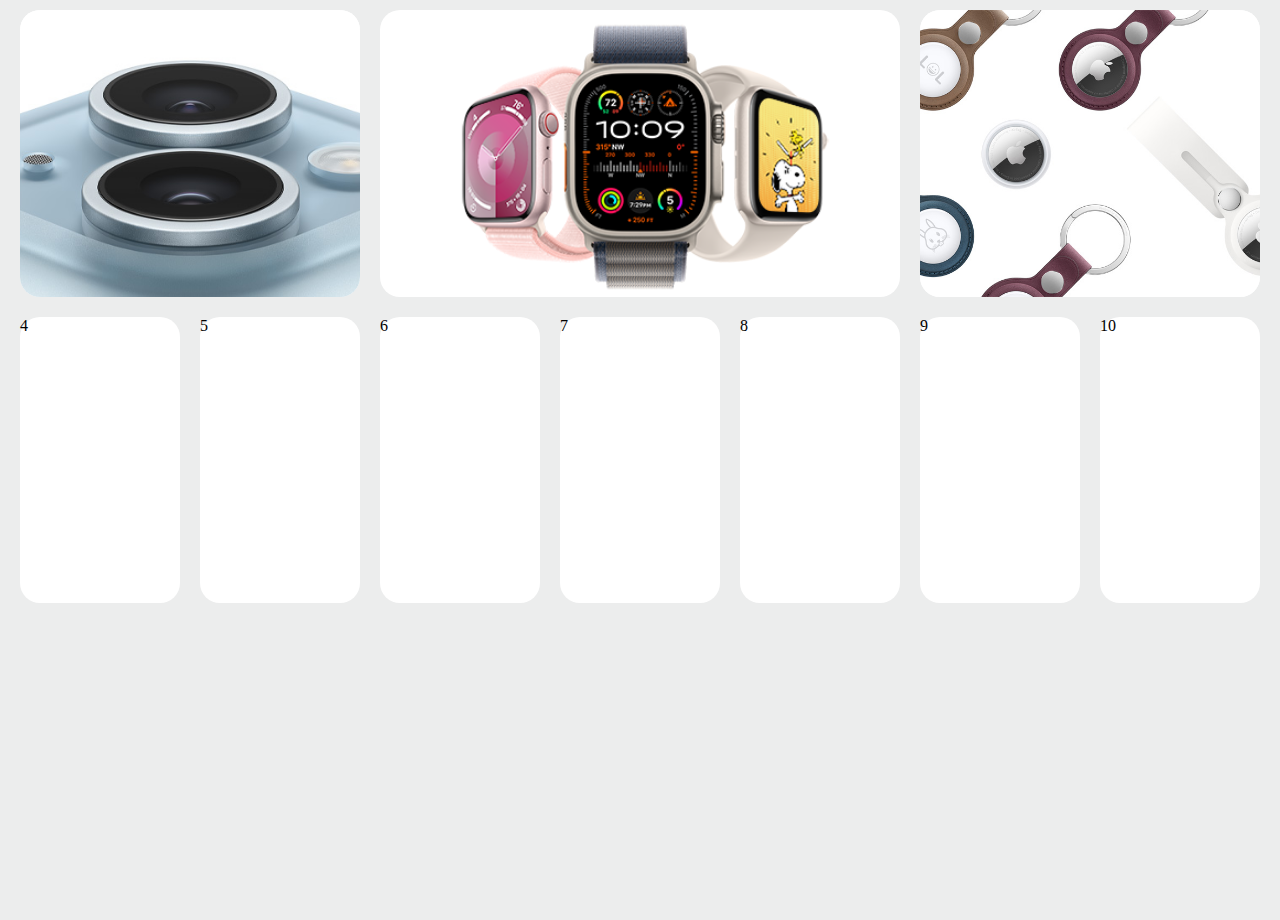
==== ProyectoBento/index.html @ 0b800b08 "Avance del proyecto" ====
<!DOCTYPE html>
<html lang="en">
<head>
    <meta charset="UTF-8">
    <meta name="viewport" content="width=device-width, initial-scale=1.0">
    <link rel="stylesheet" href="style.css">
    <title>Bento</title>
</head>
<body>
    <main class="container">
        <div class="item iphone-blue"><img src="IMG/iphoneBlueH.jpg"></div>
        <div class="item watches-three"><img src="IMG/iwatchesH.png"></div>
        <div class="item airtags"><img src="IMG/airtags.jpg"></div>
        <div class="item">4</div>
        <div class="item">5</div>
        <div class="item">6</div>
        <div class="item">7</div>
        <div class="item">8</div>
        <div class="item">9</div>
        <div class="item">10</div>
    </main>
</body>
</html>
---- ProyectoBento/style.css ----
*{
    margin: 0;
}
.container{
    display: grid;
    height: 100vh;
    gap: 20px;
    grid-template-columns: repeat(7,1fr);
    grid-template-rows: 1fr 1fr 1fr;
    grid-template-areas: 
    "a a b b b c c"
    "d d e e f f f"
    ;
    background-color: #eceded;
    padding: 10px 20px;
}

.item{
    background-color: #FFFFFF;
    border-radius: 20px;
}

.iphone-blue{
    grid-area: a;
}
.iphone-blue img{
    width: 100%;
    height: 100%;
    object-fit: cover;
    border-radius: 20px;
}

.watches-three{
    grid-area: b;
    display: flex;
    justify-content: center;
}
.watches-three img{
    object-fit: cover;
}

.airtags{
    grid-area: c;
}
.airtags img{
    width: 100%;
    height: 100%;
    object-fit: cover;
    border-radius: 20px;
}
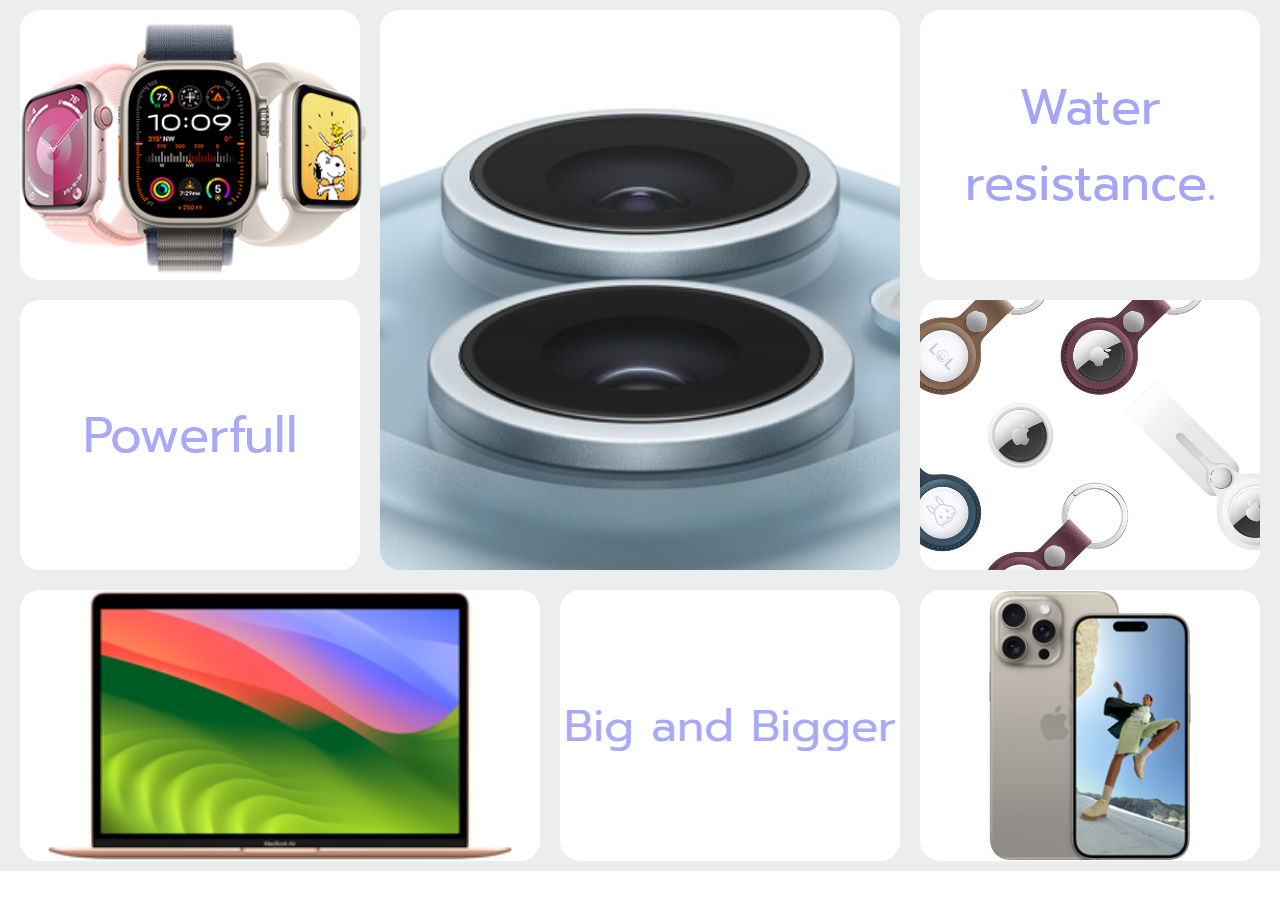
==== commit 2d4af759: "Diseño final del Bento" ====
--- a/ProyectoBento/index.html
+++ b/ProyectoBento/index.html
@@ -3,21 +3,23 @@
 <head>
     <meta charset="UTF-8">
     <meta name="viewport" content="width=device-width, initial-scale=1.0">
+    <link rel="preconnect" href="https://fonts.googleapis.com">
+<link rel="preconnect" href="https://fonts.gstatic.com" crossorigin>
+<link href="https://fonts.googleapis.com/css2?family=Prompt:ital,wght@0,100;0,200;0,300;0,400;0,500;0,600;0,700;0,800;0,900;1,100;1,200;1,300;1,400;1,500;1,600;1,700;1,800;1,900&display=swap" rel="stylesheet">
     <link rel="stylesheet" href="style.css">
     <title>Bento</title>
 </head>
 <body>
     <main class="container">
         <div class="item iphone-blue"><img src="IMG/iphoneBlueH.jpg"></div>
+        <div class="item textW"><div>Water</div>
+        <div> resistance.</div></div>
+        <div class="item airtags"><img src="IMG/airtags.jpg"></div>
+        <div class="item textP">Powerfull</div>
         <div class="item watches-three"><img src="IMG/iwatchesH.png"></div>
-        <div class="item airtags"><img src="IMG/airtags.jpg"></div>
-        <div class="item">4</div>
-        <div class="item">5</div>
-        <div class="item">6</div>
-        <div class="item">7</div>
-        <div class="item">8</div>
-        <div class="item">9</div>
-        <div class="item">10</div>
+        <div class="item mac"><img src="IMG/Mac.png" alt=""></div>
+        <div class="item textB">Big and Bigger</div>
+        <div class="item iphone-gray"><img src="IMG/IphoneGray.png" alt=""></div>
     </main>
 </body>
 </html>--- a/ProyectoBento/style.css
+++ b/ProyectoBento/style.css
@@ -1,15 +1,16 @@
 *{
     margin: 0;
+    font-family: Prompt, sans-serif;
 }
 .container{
     display: grid;
-    height: 100vh;
     gap: 20px;
     grid-template-columns: repeat(7,1fr);
     grid-template-rows: 1fr 1fr 1fr;
     grid-template-areas: 
     "a a b b b c c"
-    "d d e e f f f"
+    "d d b b b e e"
+    "f f f g g h h"
     ;
     background-color: #eceded;
     padding: 10px 20px;
@@ -21,7 +22,7 @@
 }
 
 .iphone-blue{
-    grid-area: a;
+    grid-area: b;
 }
 .iphone-blue img{
     width: 100%;
@@ -31,7 +32,7 @@
 }
 
 .watches-three{
-    grid-area: b;
+    grid-area: a;
     display: flex;
     justify-content: center;
 }
@@ -40,11 +41,63 @@
 }
 
 .airtags{
-    grid-area: c;
+    grid-area: e;
 }
 .airtags img{
     width: 100%;
     height: 100%;
     object-fit: cover;
     border-radius: 20px;
+}
+
+.textP{
+    grid-area: d;
+    display: flex;
+    justify-content: center;
+    align-items: center;
+    font-size: 50px;
+    color: color-mix(in srgb-linear, blue 90%, #eceded 80%);
+}
+
+.textW{
+    grid-area: c;
+    display: flex;
+    flex-direction: column;
+    justify-content: center;
+    align-items: center;
+    font-size: 50px;
+    color: color-mix(in srgb-linear, blue 100%, #eceded 80%);
+}
+
+.mac {
+    grid-area: f;
+    display: flex;
+    justify-content: center;
+}
+.mac img{
+    width: 100%;
+    height: 100%;
+    object-fit: cover;
+    border-radius: 20px;
+}
+
+.textB{
+    grid-area: g;
+    display: flex;
+    justify-content: center;
+    align-items: center;
+    font-size: 45px;
+    color: color-mix(in srgb-linear, blue 90%, #eceded 80%);
+}
+
+.iphone-gray{
+    grid-area: h;
+    display: flex;
+    justify-content: center;
+    align-items: center;
+}
+.iphone-gray img{
+    width: 60%;
+    height: 100%;
+    object-fit: cover;
 }